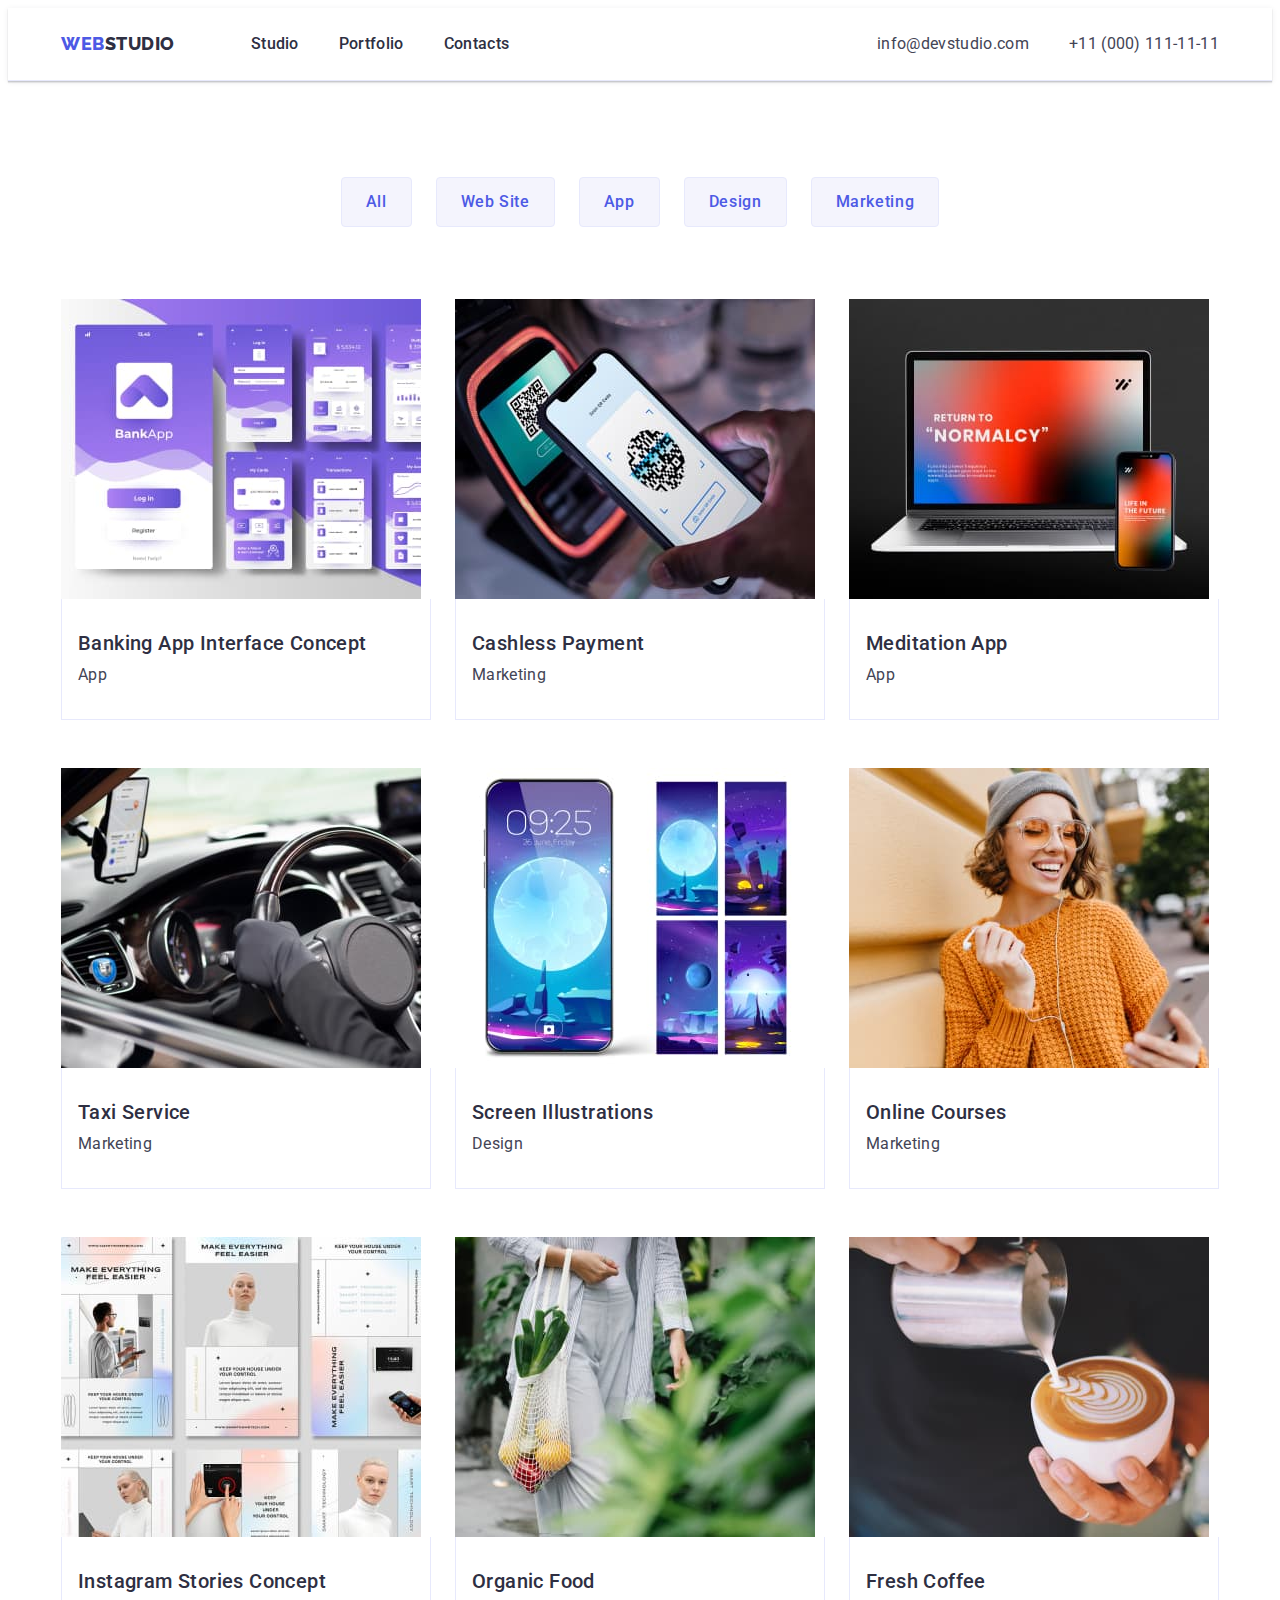
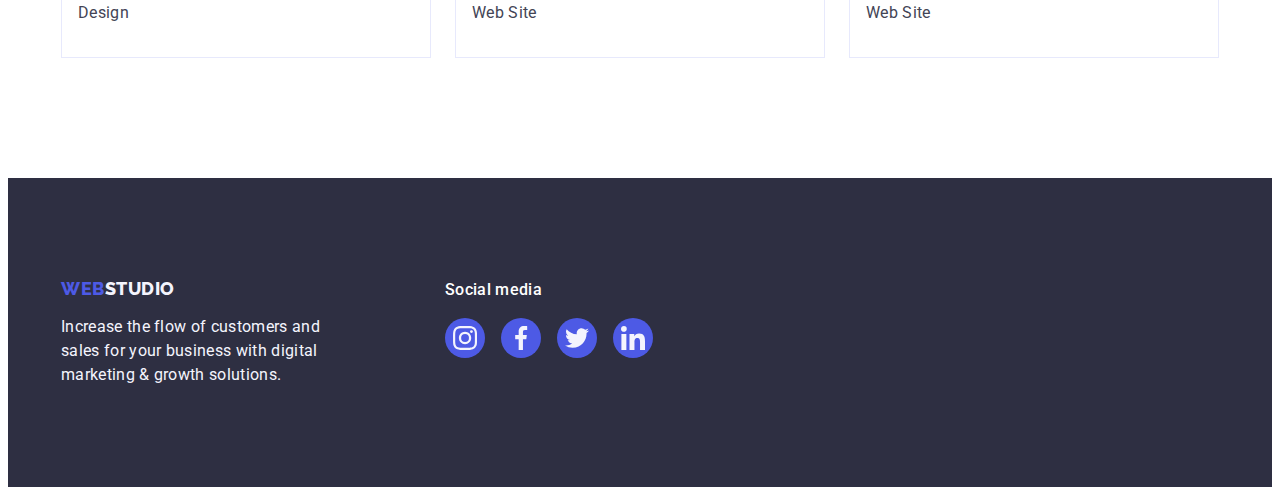
==== portfolio.html @ 2c01bdbb "hw5" ====
<!DOCTYPE html>
<html lang="en">

<head>
    <meta charset="UTF-8" />
    <meta http-equiv="X-UA-Compatible" content="IE=edge" />
    <meta name="viewport" content="width=device-width, initial-scale=1.0" />
    <title>Домашка 2</title>
    <link rel="preconnect" href="https://fonts.googleapis.com">
    <link rel="preconnect" href="https://fonts.gstatic.com" crossorigin>
    <link href="https://fonts.googleapis.com/css2?family=Raleway:wght@800&family=Roboto:wght@400;500;700&display=swap"
        rel="stylesheet">
    <link rel="stylesheet" href="https://cdnjs.cloudflare.com/ajax/libs/modern-normalize/2.0.0/modern-normalize.min.css"
        integrity="sha512-4xo8blKMVCiXpTaLzQSLSw3KFOVPWhm/TRtuPVc4WG6kUgjH6J03IBuG7JZPkcWMxJ5huwaBpOpnwYElP/m6wg=="
        crossorigin="anonymous" referrerpolicy="no-referrer" />
    <link rel="stylesheet" href="./css/styles.css">
</head>

<body>
    <header class="header-class">
        <div class="container  nav-class  ">
            <nav class="nav-class ">
                <a class="main-return-index link" href="./index.html">Web<span class="logo-studio">Studio</span></a>
                <ul class="flex-container list">
                    <li><a class="main-menu link" href="./index.html">Studio</a></li>
                    <li><a class="main-menu link" href="./portfolio.html">Portfolio</a></li>
                    <li><a class="main-menu link" href="">Contacts</a></li>
                </ul>
            </nav>
    
            <address class="main-adress ">
                <ul class="adr-container list">
                    <li><a class="main-email-tel link" href="mailto:info@devstudio.com">info@devstudio.com</a></li>
                    <li><a class="main-email-tel link" href="tel:+110001111111">+11 (000) 111-11-11</a></li>
                </ul>
            </address>
        </div>
    </header>

    
    <main>
        <section class="section-portfolio">
           
            <div class="container ">   
                <h1 class=" visually-hidden "> portfolio </h1>
                <ul class=" flex-container-menu-portfolio list">
    
                    <li> <button type="button" class="portfolio-filter link">All</button> </li>
                    <li> <button type="button" class="portfolio-filter link">Web Site</button> </li>
                    <li> <button type="button" class="portfolio-filter link">App</button></li>
                    <li> <button type="button" class="portfolio-filter link">Design</button></li>
                    <li> <button type="button" class="portfolio-filter link">Marketing</button></li>
                </ul>
                <ul class=" flex-container-portfolio list">
           
                    <li class="portfolio-li ">
                        <a class="portfolio-list link" href="">
                            <img src="./images/portfolio-banking-c.jpg" 
                                 alt="portfolio-banking">
                            <div class="portfolio-list-card">       
                                <h2 class="portfolio-h-two"> Banking App Interface Concept</h2>
                                <p class="portfolio-p">App</p>
                            </div>
                        </a>
                    </li>
                    <li class="portfolio-li">
                        <a class="portfolio-list link" href="">
                            <div class="portfolio-card">                        
                                <img src="./images/portfolio-cashless-c.jpg" 
                                    alt="portfolio-cashless">
                                <p class="portfolio-cashless-text">14 Stylish and User-Friendly App Design Concepts · Task Manager App ·
                                    Calorie Tracker App · Exotic Fruit Ecommerce App · Cloud Storage App</p>
                            </div>
                            <div class="portfolio-list-card">

                                <h2 class="portfolio-h-two"> Cashless Payment</h2>
                                <p class="portfolio-p">Marketing</p>
                            </div>
                        </a>
                    </li>
                    <li class="portfolio-li"> 
                        <a class="portfolio-list link" href="">
                            <img src="./images/portfolio-meditation-c.jpg"
                                 alt="portfolio-meditation">
                            <div class="portfolio-list-card">
                                <h2 class="portfolio-h-two"> Meditation App</h2>
                                <p class="portfolio-p">App</p>
                            </div>
                        </a>
                    </li>
                    <li class="portfolio-li"> 
                        <a class="portfolio-list link" href="">
                            <img src="./images/portfolio-taxi-c.jpg" 
                                alt="portfolio-taxi">
                            <div class="portfolio-list-card">
                                <h2 class="portfolio-h-two"> Taxi Service</h2>
                                <p class="portfolio-p">Marketing</p>
                            </div>
                        </a>
                    </li>
                    <li class="portfolio-li"> 
                        <a class="portfolio-list link" href="">
                            <img src="./images/portfolio-screen-c.jpg" 
                                 alt="portfolio-screen">
                            <div class="portfolio-list-card">
                                <h2 class="portfolio-h-two"> Screen Illustrations</h2>
                                <p class="portfolio-p">Design</p>
                            </div>
                        </a>
                    </li>
                    <li class="portfolio-li"> 
                        <a  class="portfolio-list link" href="">
                            <img src="./images/portfolio-online-course-c.jpg" 
                                alt="portfolio-online-course">
                            <div class="portfolio-list-card">
                                <h2 class="portfolio-h-two"> Online Courses</h2>
                                <p class="portfolio-p">Marketing</p>
                            </div>
                        </a>
                    </li>
                    <li class="portfolio-li"> 
                        <a class="portfolio-list link" href="">
                            <img src="./images/portfolio-instagram-story-c.jpg" 
                                alt="portfolio-instagram-story">
                            <div class="portfolio-list-card">
                                <h2 class="portfolio-h-two"> Instagram Stories Concept</h2>
                                <p class="portfolio-p">Design</p>
                            </div>
                        </a>
                    </li>
                    <li class="portfolio-li">
                         <a class="portfolio-list link" href="">
                            <img src="./images/portfolio-organic-food-c.jpg" 
                                alt="portfolio-organic-food">
                            <div class="portfolio-list-card">
                                <h2 class="portfolio-h-two"> Organic Food</h2>
                                <p class="portfolio-p">Web Site</p>
                            </div>
                        </a>
                    </li>
                    <li class="portfolio-li "> 
                        <a class="portfolio-list link" href="">
                            <img src="./images/portfolio-fresh-coffe-c.jpg"
                                 alt="portfolio-fresh-coffe">
                            <div class="portfolio-list-card">
                                <h2 class="portfolio-h-two"> Fresh Coffee</h2>
                                <p class="portfolio-p">Web Site</p>
                             </div>
                         </a>
                    </li>
                </ul>
            </div>
        </section>
    </main>
        <footer class="foot-container ">
            <div class="footer-class">
                <div class="footer-first-block">
                    <a class="main-footer-index link " href="./index.html">Web<span class="main-span-footer">Studio</span></a>
                    <p class="main-p-footer size-p-footer">
                        Increase the flow of customers and sales for your business with digital
                        marketing & growth solutions.
                    </p>
                </div>
        
                <div class="block-social-media">
                    <p class="social-media">Social media </p>
                    <ul class="footer-soc list">
                        <li class="footer-soc-item link">
                            <a href="" class="footer-soc-link link" target="_blank" rel="noopener noreferrent">
                                <svg class="footer-soc-icon" width="24" height="24">
                                    <use href="./images/icons.svg#icon-insta"></use>
                                </svg>
                            </a>
                        </li>
                        <li class="footer-soc-item link">
                            <a href="" class="footer-soc-link link" target="_blank" rel="noopener noreferrent">
                                <svg class="footer-soc-icon" width="24" height="24">
                                    <use href="./images/icons.svg#icon-faceb"></use>
                                </svg>
                            </a>
                        </li>
                        <li class="footer-soc-item link">
                            <a href="" class="footer-soc-link link" target="_blank" rel="noopener noreferrent">
                                <svg class="footer-soc-icon" width="24" height="24">
                                    <use href="./images/icons.svg#icon-twit"></use>
                                </svg>
                            </a>
                        </li>
                        <li class="footer-soc-item link">
        
                            <a href="" class="footer-soc-link link" target="_blank" rel="noopener noreferrent">
                                <svg class="footer-soc-icon" width="24" height="24">
                                    <use href="./images/icons.svg#icon-linked"></use>
                                </svg>
                            </a>
                        </li>
                    </ul>
                </div>
        
            </div>
        </footer>
</body>
</html>
---- css/styles.css ----
body{
    font-family: "Roboto", sans-serif;
    color: var(--color-main-p);
    background-color: var(--title-color); }
:root{
    --title-color: #ffffff;
        --background-color-body: #2e2f42;
        --portfolio-filter-color: #4D5AE5;
        --portfolio-filter-background: #F4F4FD;
        --color-main-menu: #434455;
        --color-border-portfolio: #e7e9fc;
        --color-focus-blu: #404bbf;
        --color-h-second: #2E2F42;
        --color-main-total: #F4F4FD;
        --color-main-p: #434455;
        --color-sect-third: #E5E5E5;
        --timing-function: cubic-bezier(0.4, 0, 0.2, 1);
}
.list{list-style: none;  }
.link{text-decoration: none; }
p,h1,h2,h3,h4,h5,h6 {margin: 0;}
ul,ol{margin: 0;   padding: 0  ;}
img{display: block;}

/* Main menu */
.main-menu {
    font-weight: 500;
    font-size: 16px;
    line-height: 1.5;
    letter-spacing: 0.02em;
    color: var(--background-color-body);
    display: block;
    gap: 40px;
    padding: 24px 0;
    position: relative;
    transition-property:color;
}
.main-menu::after{
    content: "";
    position: absolute;
    width: 100%;
    height: 4px;
    left: 0;
    bottom: 0;
    display: block;
    background-color: var(--color-focus-blu);
    transform: scaleX(0);
    /* transition: var(--color-focus-blu); */
    /* transform: scaleX(0,5); */
    transition: transform 250ms var(--timing-function);
}

 .main-menu:hover::after {
     transform: scaleX(1);
 }

 .main-menu:hover,
 .main-menu:focus {
        color: var(--color-focus-blu);
}
.nav-class {
    display: flex;
    align-items: center;
    justify-content: space-between;
}
.adr-container {
    display: flex;
    gap: 40px;
}
.flex-container{
    display: flex;
    align-items: center;
    gap: 40px;
}
.flex-container-first{
    box-sizing: content-box;
    display: flex;
}
.flex-container-second {
    display: flex;
    align-items: center;
    gap: 24px;
    justify-content: center;
}
.flex-container-portfolio{
    display: flex;
    flex-wrap: wrap;
    align-items: center;
    column-gap: 24px;
    row-gap: 48px;
    border-top: none;
}
.portfolio-li{
    width: calc((100% - 48px) / 3);
}

.portfolio-li:hover .portfolio-cashless-text {
    transform: translateY(0);
}

.portfolio-list{
    display: block;
    /* transition-property: all; */
    transition-duration: 250ms;
    transition-timing-function: cubic-bezier(0.4, 0, 0.2, 1);
}
.portfolio-list-card {
    padding: 32px 16px;
    border: 1px solid var(--color-border-portfolio);
    border-top: none;
}

.portfolio-list:hover,
.portfolio-list:focus {
    box-shadow: 0px 1px 6px rgba(46, 47, 66, 0.08),
                0px 1px 1px rgba(46, 47, 66, 0.16),
                0px 2px 1px rgba(46, 47, 66, 0.08);
}

.flex-container-menu-portfolio{
    display: flex;
    gap: 24px;
    margin-bottom: 72px;
}   
.flex-container-third {
    display: flex;
    align-items: center;
    gap: 24px;
    }
.flex-on{
    display: flex;
    align-items: center;
    justify-items: center;
    justify-content: center;
}

.logo-studio{
    color: var(--background-color-body);
}

.main-return-index{
    color: var(--portfolio-filter-color);
    font-family: 'Raleway', sans-serif;
    font-style: normal;
    font-weight: 800;
    font-size: 18px;
    line-height: 1.17;
    letter-spacing: 0.03em;
    text-transform: uppercase;
    margin-right: 76px;
 }
.main-footer-index {
    font-family: 'Raleway', sans-serif;
    font-style: normal;
    font-weight: 800;
    font-size: 18px;
    line-height: 1.17;
    letter-spacing: 0.03em;
    text-transform: uppercase;
    color: var(--portfolio-filter-color);
    margin-bottom: 16px;
    display: inline-block;
}
.main-span-footer {
    color: var(--portfolio-filter-background);
}

.main-p-footer {
    font-size: 16px;
    line-height: 1.5;
    letter-spacing: 0.02em;
    color: var(--portfolio-filter-background);
}
.size-p-footer {
    width: 264px;
}
.main-adress {
    font-style: normal; 
}

.main-email-tel{
    font-size: 16px;
    line-height: 1.5;
    letter-spacing: 0.02em;
    color: var(--color-main-menu);
    margin-right: auto;
    /* transition-property: all; */
    transition-duration: 250ms;
    transition-timing-function: cubic-bezier(0.4, 0, 0.2, 1);
}
.main-email-tel:hover,
.main-email-tel:focus {
    color: var(--color-focus-blu);
 
}
.main-section-first{
    max-width: 1440px;
    margin: 0 auto;
    background-position: center;
    background-size: cover;
    background-image: linear-gradient(rgba(46, 47, 66, 0.7),
                                      rgba(46, 47, 66, 0.7)),
                                       url(../images/people-office.jpg);
    background-repeat: no-repeat;
    padding: 188px 0;
    position: relative;
}
.main-h-first {
    font-weight: 700;
    font-size: 56px;
    line-height: 1.07;
    text-align: center; 
    letter-spacing: 0.02em;
    max-width: 496px;
    color: var(--title-color);
    margin: auto;
 }
.main-button {
    font-family: "Roboto", sans-serif;
    font-style: normal;
    font-weight: 500;
    font-size: 16px;
    line-height: 1.5;
    letter-spacing: 0.04em;
    color: var(--title-color);
    background-color: var(--portfolio-filter-color);
    cursor: pointer;
    display: block;
    margin: auto;;
    margin-top: 48px;
    align-items: flex-start;
    padding: 12px 24px;
    min-width: 169px;
    height: 56px;
    border: none;
    box-shadow: 0px 4px 4px rgba(0, 0, 0, 0.15);
    border-radius: 4px;
    /* transition-property: all; */
    transition-duration: 250ms;
    transition-timing-function: cubic-bezier(0.4, 0, 0.2, 1);
   
}
.main-button:hover,
.main-button:focus {
    background-color: var(--color-focus-blu);
    border: 1px solid transparent;
}
.main-section-second{
    padding-top: 120px;
    padding-bottom: 120px;
}
.h-two-hidden{
    content-visibility: hidden;
}
.main-h-second {
    font-weight: 500;
    font-size: 20px;
    line-height: 1.2;
    letter-spacing: 0.02em;
    color: var(--color-h-second);
    margin-bottom: 8px;
}
.main-p-second {
    font-size: 16px;
    line-height: 1.5;
    letter-spacing: 0.02em;
    color: var(--color-main-p);
}
.main-section-third{
    /* background-color: #E5E5E5; */
    padding-bottom: 120px;
}
.main-section-four {
    background-color: var(--portfolio-filter-background);
    padding: 120px 0;
}

.main-section-five {
    background-color: var(-color-sect-third);
    padding: 120px 0;
}
.main-h-third {
    font-weight: 700;
    font-size: 36px;
    line-height: 1.11;
    text-align: center;
    align-items: center;
    letter-spacing: 0.02em;
    text-transform: capitalize;
    color: var(--background-color-body);
    margin-bottom: 72px;
}
.main-fio {
    font-weight: 500;
    font-size: 20px;
    line-height: 1.2;
    text-align: center;
    letter-spacing: 0.02em;
    color: var(--background-color-body);
    margin-bottom: 8px;
}
.job-title {
    font-size: 16px;
    line-height: 1.5;
    text-align: center;
    letter-spacing: 0.02em;
    color: var(--color-main-menu);
    margin-bottom: 8px;
}
.fio-job {
    border-radius: 0px 0px 4px 4px;
    background-color: var(--title-color);
    padding: 32px 16px;
}
.footer-class{
    width: 1158px;
        padding: 0 15px;
        margin: 0 auto;
    display: flex;
    align-items: baseline;  
}
.foot-container {
    padding: 100px 0px;
    background-color: var(--background-color-body);
}
.footer-first-block{
    margin-right: 120px
}
 
    
/****--------------- Portfolio */
.portfolio-filter{
    font-family: "Roboto", sans-serif;
    font-weight: 500;
    font-size: 16px;
    line-height: 1.5;
    letter-spacing: 0.04em;
    background-color: var(--portfolio-filter-background);
    color:var(--portfolio-filter-color);
    cursor: pointer;
    padding: 12px 24px;
    border: 1px solid #E7E9FC;
    border-radius: 4px;
}

.portfolio-filter:hover, 
.portfolio-filter:focus {
    color: var(--title-color);
    background-color: var(--color-focus-blu);
    border: 1px solid transparent;
    box-shadow: 0px 3px 1px rgba(0, 0, 0, 0.1), 
                0px 2px 1px rgba(0, 0, 0, 0.08),    
                0px 2px 2px rgba(0, 0, 0, 0.12);
                /* transition-property: all; */
    transition-duration: 250ms;
    transition-timing-function: cubic-bezier(0.4, 0, 0.2, 1);

}
.portfolio-h-two{
    font-weight: 500;
    font-size: 20px;
    line-height: 1.2;
    letter-spacing: 0.02em;
    color: var(--background-color-body);
    margin-bottom: 8px;
}
.portfolio-p{
    font-size: 16px;
    line-height: 1.5;
    letter-spacing: 0.02em;
    color: var(--color-main-menu);
} 
.main-img{
    /* display: block;  */
    max-width: 100%;
     height: auto;
     flex-basis: calc((100% - 48px) / 3);
}
.main-img-team {
     flex-basis: calc((100% - 3 * 24px) / 4);
    box-shadow: 0px 1px 6px rgba(46, 47, 66, 0.08),
        0px 1px 1px rgba(46, 47, 66, 0.16),
        0px 2px 1px rgba(46, 47, 66, 0.08);
}
.header-class{
    border-bottom: 1px solid #e7e9fc;
    box-shadow: 0px 2px 1px rgba(46, 47, 66, 0.08),
                0px 1px 1px rgba(46, 47, 66, 0.16), 
                0px 1px 6px rgba(46, 47, 66, 0.08);
    
}
.container {
    width: 1158px;
    padding: 0 15px;
    margin: 0 auto;
}
.container-first {
    width: 1158px;
        /* position: relative; */
 }
.container-second {
    /* width: 1158px; */
    display: flex;
    gap: 24px;
    /* align-items: center;
    justify-content: center;
    background-color:var(--portfolio-filter-background);
    border-radius: 4px; */
}
.second-li{
    flex-basis: calc((100% - 72px) / 4);
}
.third-li{
    flex-basis: calc((100% - 48px) / 3);
}
.container-third{
    display: flex;
    flex-direction: row;
    align-items: center;
    margin: 0 auto;
    gap: 24px;
    justify-content: center;
}
.visually-hidden {
    position: absolute;
    width: 1px;
    height: 1px;
    margin: -1px;
    border: 0;
    padding: 0;
    white-space: nowrap;
    clip-path: inset(100%);
    clip: rect(0 0 0 0);
    overflow: hidden;
}
.second-item{
    flex-basis: calc((100% - 72px) / 4);
}
.flex-container-menu-portfolio{
    display: flex;
    align-items: center;
    gap: 24px;
    justify-content: center;
    margin-bottom: 72px;
}
.section-portfolio{
    /* width: 1158px; */
    padding-top: 96px;
    padding-bottom: 120px;  
}
.class-team-img{
    flex-basis: calc((100% - 72px) / 4);
    border-radius: 0px 0px 4px 4px;
    box-shadow: 0px 1px 6px rgba(46, 47, 66, 0.08),
        0px 1px 1px rgba(46, 47, 66, 0.16),
        0px 2px 1px rgba(46, 47, 66, 0.08);
}
.team-soc{
    display: flex;
    justify-content: center;
    gap: 24px;
}
.team-soc-item{
    height: 40px;
    width: 40px;
 }
.team-soc-link{
    width: 100%;
    height: 100%;
    background-color: var(--portfolio-filter-color);
    border-radius: 50%;
    /* display: block; */
    display: flex;
    align-items: center;
    justify-content: center;
}
.team-soc-link:hover,
.team-soc-link:focus {
    background-color: #404bbf;
    border: 1px solid transparent;
}
.team-soc-icon{
    fill: var(--color-main-total);    
}
.footer-soc {
    display: flex;
    justify-content: center;
    gap: 16px;
}
.footer-soc-item {
    height: 40px;
    width: 40px;
}
.footer-soc-link {
    width: 100%;
    height: 100%;
    background-color: var(--portfolio-filter-color);
    border-radius: 50%;
    /* display: block; */
    display: flex;
    align-items: center;
    justify-content: center;
}

.footer-soc-link:hover,
.footer-soc-link:focus {
    background-color: #31d0aa;
    border: 1px solid transparent;
}

.footer-soc-icon {
    fill: var(--color-main-total);
    color: black;
}
.customer-item {
    /* background:var(--color-main-total); */
    width: calc((100% - 120px) / 6);
    height: 88px;
    /* height:min-content 88px; */
}
.customer-link{
    width: 100%;
    height: 100%;
    border: 1px solid #8e8f99;
    border-radius: 4px;
    display: flex;
    align-items: center;
    justify-content: center;
    color:  #8e8f99;
}
.customer-link:hover,
.customer-link:focus {
    border-color: #404bbf;
    color: #404bbf;
    
}

.customer-icon {
    fill: currentColor;
}
.social-media{
    font-family: 'Roboto';
    font-style: normal;
    font-weight: 500;
    font-size: 16px;
    line-height: 1.5;
    letter-spacing: 0.02em;
    margin-bottom: 16px;
    color: var(--title-color);
}
.block-social-media{}

.section-second-icon{
    display: flex;
    align-items: center;
    justify-content: center;
    height: 112px;
    background-color:var(--portfolio-filter-background);
    border-radius: 4px;
    margin-bottom: 8px;
}
 .second-perevagi-icon {
    fill: var(--portfolio-filter-background);
}

.portfolio-cashless-text{
        font-size: 16px;
        line-height: 1.5;
        letter-spacing: 0.02em;
    position: absolute;
    top: 0;
    height: 100%;
    color: var(--color-main-total);
    background-color: var(--portfolio-filter-color);
    padding: 40px 32px;
    transform: translateY(100%);
    transition: transform 300ms linear;

}
.portfolio-card{
    position: relative;
    overflow: hidden;
}
.backdrop{
    position: fixed;
    left: 0;
    top: 0;
    width: 100%;
    height: 100%;
    
    rgba(46, 47, 66, 0.4);
/* rgba(252, 252, 252, 1) */
background-color:
  
}
.modal{
    position: absolute;
    top: 50%;
    left: 50%;
    width: 408px;
    height: 584px;
    /* padding: 20px; */
    background-color:rgba(252, 252, 252, 1);

    transform: translate(-50%, -50%) ;

}
.modal-close{
    width: 30px;
    height: 30px;
    border: 1px solid #8e8f99;
    border-radius: 50%;
    display: block;
    margin-left: auto;
    
}
.modal-close-icon {
    fill: red;
    color: black;
}
.backdrop.is-hidden{
    opacity: 0;
    pointer-events: none;
}
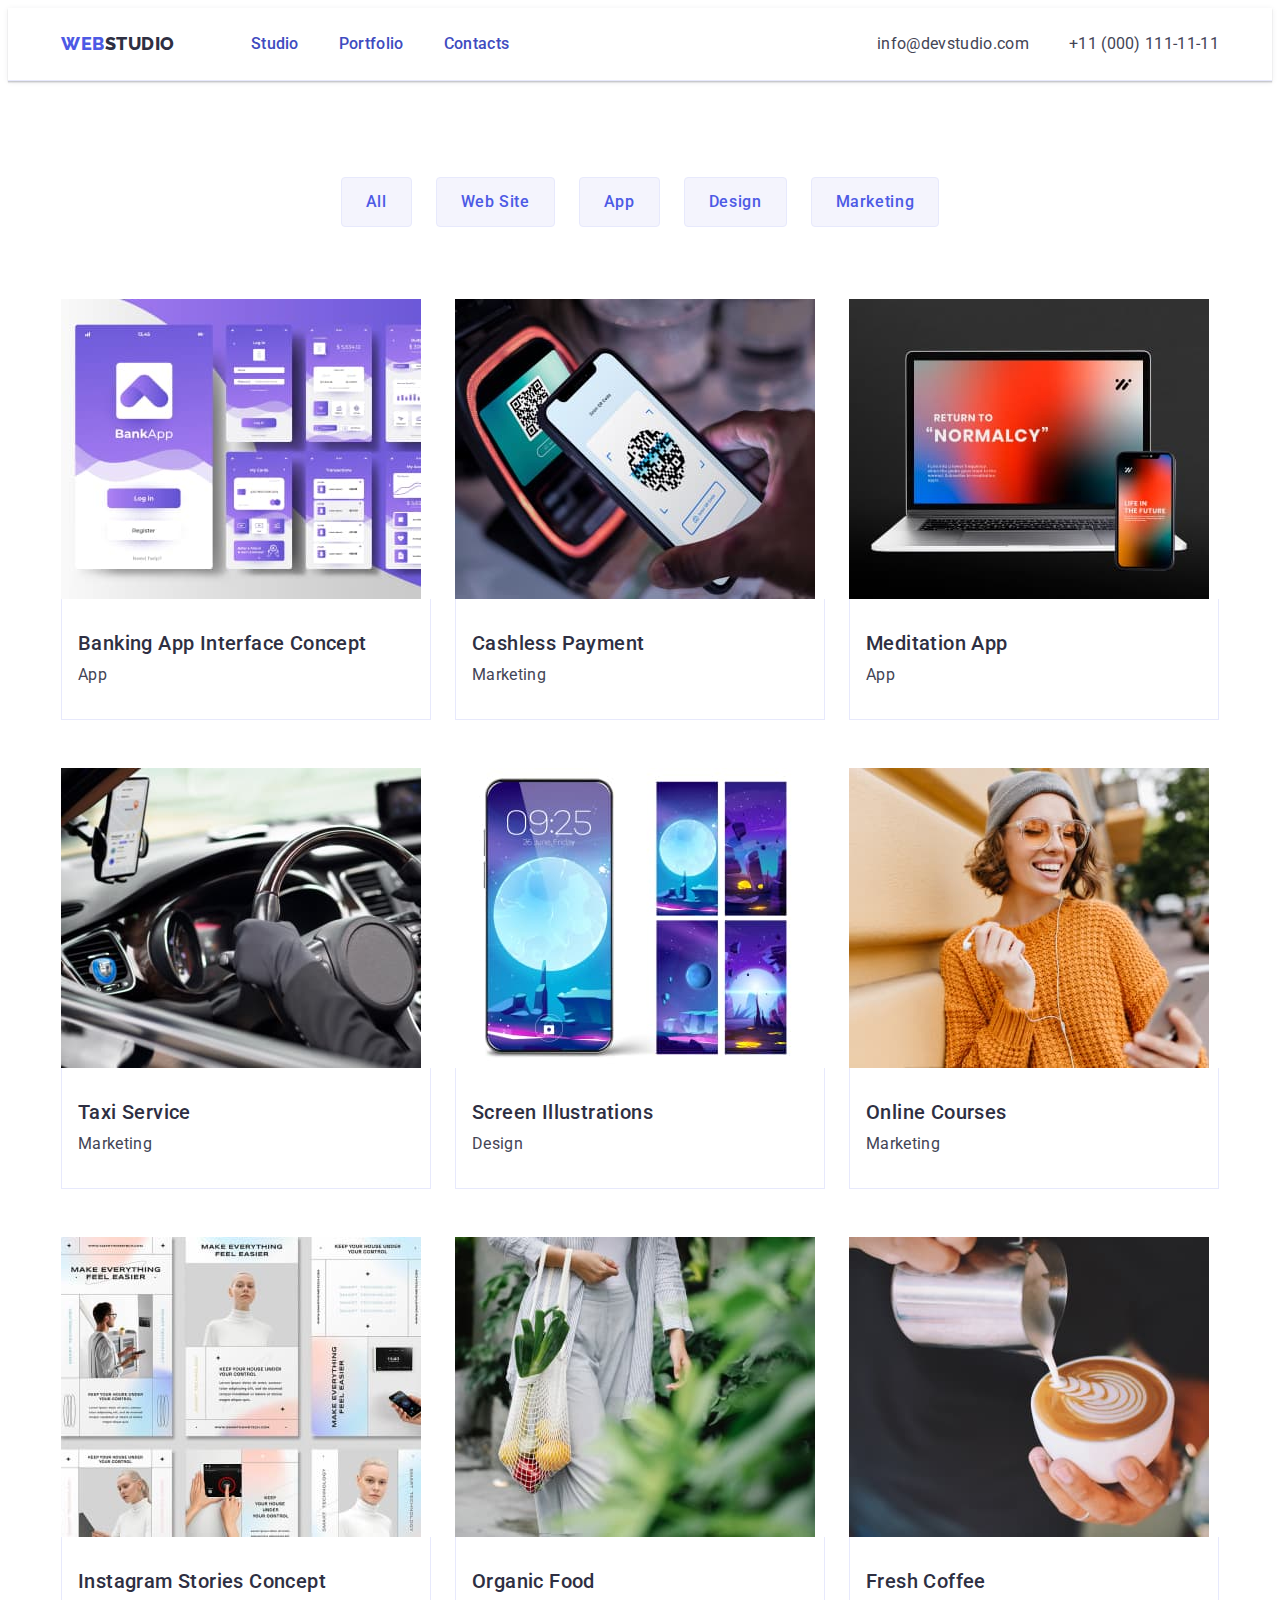
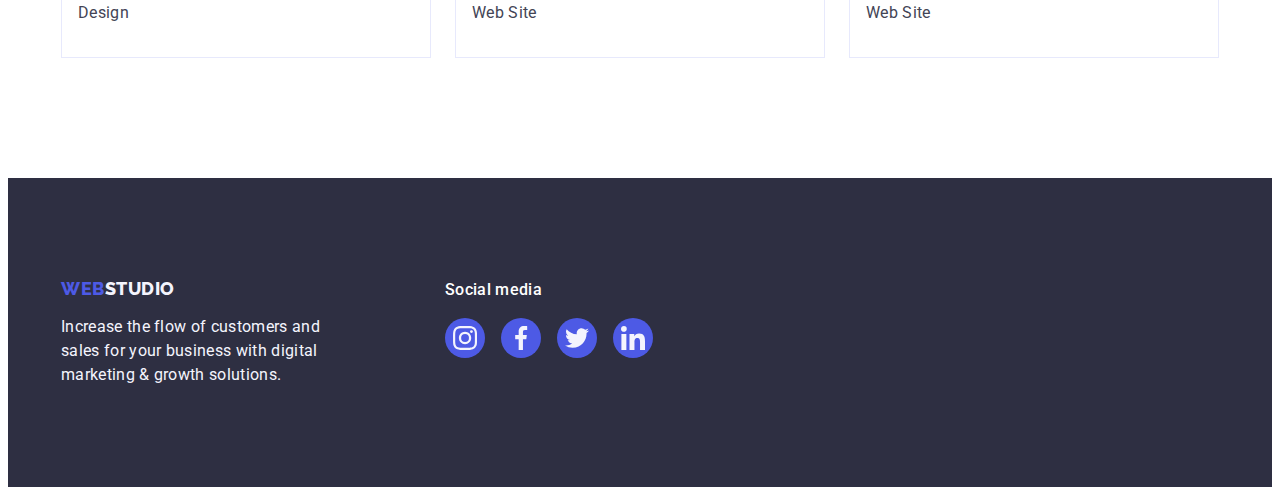
==== commit 61316226: "hw5" ====
--- a/portfolio.html
+++ b/portfolio.html
@@ -55,8 +55,12 @@
            
                     <li class="portfolio-li ">
                         <a class="portfolio-list link" href="">
-                            <img src="./images/portfolio-banking-c.jpg" 
-                                 alt="portfolio-banking">
+                            <div class="portfolio-card">
+                                <img src="./images/portfolio-banking-c.jpg" 
+                                       alt="portfolio-banking">
+                                <p class="portfolio-cashless-text">14 Stylish and User-Friendly App Design Concepts · Task Manager App ·
+                                    Calorie Tracker App · Exotic Fruit Ecommerce App · Cloud Storage App</p>
+                            </div>
                             <div class="portfolio-list-card">       
                                 <h2 class="portfolio-h-two"> Banking App Interface Concept</h2>
                                 <p class="portfolio-p">App</p>
@@ -72,7 +76,6 @@
                                     Calorie Tracker App · Exotic Fruit Ecommerce App · Cloud Storage App</p>
                             </div>
                             <div class="portfolio-list-card">
-
                                 <h2 class="portfolio-h-two"> Cashless Payment</h2>
                                 <p class="portfolio-p">Marketing</p>
                             </div>
@@ -80,8 +83,12 @@
                     </li>
                     <li class="portfolio-li"> 
                         <a class="portfolio-list link" href="">
-                            <img src="./images/portfolio-meditation-c.jpg"
-                                 alt="portfolio-meditation">
+                            <div class="portfolio-card">
+                                <img src="./images/portfolio-meditation-c.jpg"
+                                   alt="portfolio-meditation">
+                                <p class="portfolio-cashless-text">14 Stylish and User-Friendly App Design Concepts · Task Manager App ·
+                                    Calorie Tracker App · Exotic Fruit Ecommerce App · Cloud Storage App</p>
+                            </div>
                             <div class="portfolio-list-card">
                                 <h2 class="portfolio-h-two"> Meditation App</h2>
                                 <p class="portfolio-p">App</p>
@@ -90,8 +97,12 @@
                     </li>
                     <li class="portfolio-li"> 
                         <a class="portfolio-list link" href="">
-                            <img src="./images/portfolio-taxi-c.jpg" 
-                                alt="portfolio-taxi">
+                            <div class="portfolio-card">
+                                <img src="./images/portfolio-taxi-c.jpg" 
+                                   alt="portfolio-taxi">
+                                 <p class="portfolio-cashless-text">14 Stylish and User-Friendly App Design Concepts · Task Manager App ·
+                                      Calorie Tracker App · Exotic Fruit Ecommerce App · Cloud Storage App</p>
+                            </div>
                             <div class="portfolio-list-card">
                                 <h2 class="portfolio-h-two"> Taxi Service</h2>
                                 <p class="portfolio-p">Marketing</p>
@@ -100,8 +111,12 @@
                     </li>
                     <li class="portfolio-li"> 
                         <a class="portfolio-list link" href="">
-                            <img src="./images/portfolio-screen-c.jpg" 
-                                 alt="portfolio-screen">
+                            <div class="portfolio-card">
+                                <img src="./images/portfolio-screen-c.jpg" 
+                                        alt="portfolio-screen">
+                                <p class="portfolio-cashless-text">14 Stylish and User-Friendly App Design Concepts · Task Manager App ·
+                                     Calorie Tracker App · Exotic Fruit Ecommerce App · Cloud Storage App</p>
+                            </div>
                             <div class="portfolio-list-card">
                                 <h2 class="portfolio-h-two"> Screen Illustrations</h2>
                                 <p class="portfolio-p">Design</p>
@@ -110,8 +125,12 @@
                     </li>
                     <li class="portfolio-li"> 
                         <a  class="portfolio-list link" href="">
-                            <img src="./images/portfolio-online-course-c.jpg" 
-                                alt="portfolio-online-course">
+                            <div class="portfolio-card">
+                                <img src="./images/portfolio-online-course-c.jpg" 
+                                      alt="portfolio-online-course">
+                                <p class="portfolio-cashless-text">14 Stylish and User-Friendly App Design Concepts · Task Manager App ·
+                                    Calorie Tracker App · Exotic Fruit Ecommerce App · Cloud Storage App</p>
+                            </div>
                             <div class="portfolio-list-card">
                                 <h2 class="portfolio-h-two"> Online Courses</h2>
                                 <p class="portfolio-p">Marketing</p>
@@ -120,8 +139,12 @@
                     </li>
                     <li class="portfolio-li"> 
                         <a class="portfolio-list link" href="">
-                            <img src="./images/portfolio-instagram-story-c.jpg" 
-                                alt="portfolio-instagram-story">
+                            <div class="portfolio-card">
+                                <img src="./images/portfolio-instagram-story-c.jpg" 
+                                       alt="portfolio-instagram-story">
+                                <p class="portfolio-cashless-text">14 Stylish and User-Friendly App Design Concepts · Task Manager App ·
+                                    Calorie Tracker App · Exotic Fruit Ecommerce App · Cloud Storage App</p>
+                            </div>
                             <div class="portfolio-list-card">
                                 <h2 class="portfolio-h-two"> Instagram Stories Concept</h2>
                                 <p class="portfolio-p">Design</p>
@@ -130,8 +153,12 @@
                     </li>
                     <li class="portfolio-li">
                          <a class="portfolio-list link" href="">
-                            <img src="./images/portfolio-organic-food-c.jpg" 
-                                alt="portfolio-organic-food">
+                            <div class="portfolio-card">
+                                <img src="./images/portfolio-organic-food-c.jpg" 
+                                    alt="portfolio-organic-food">
+                                <p class="portfolio-cashless-text">14 Stylish and User-Friendly App Design Concepts · Task Manager App ·
+                                    Calorie Tracker App · Exotic Fruit Ecommerce App · Cloud Storage App</p>
+                            </div>
                             <div class="portfolio-list-card">
                                 <h2 class="portfolio-h-two"> Organic Food</h2>
                                 <p class="portfolio-p">Web Site</p>
@@ -140,8 +167,12 @@
                     </li>
                     <li class="portfolio-li "> 
                         <a class="portfolio-list link" href="">
-                            <img src="./images/portfolio-fresh-coffe-c.jpg"
-                                 alt="portfolio-fresh-coffe">
+                            <div class="portfolio-card">
+                                <img src="./images/portfolio-fresh-coffe-c.jpg"
+                                    alt="portfolio-fresh-coffe">
+                                <p class="portfolio-cashless-text">14 Stylish and User-Friendly App Design Concepts · Task Manager App ·
+                                    Calorie Tracker App · Exotic Fruit Ecommerce App · Cloud Storage App</p>
+                            </div>
                             <div class="portfolio-list-card">
                                 <h2 class="portfolio-h-two"> Fresh Coffee</h2>
                                 <p class="portfolio-p">Web Site</p>
--- a/css/styles.css
+++ b/css/styles.css
@@ -28,12 +28,14 @@
     font-size: 16px;
     line-height: 1.5;
     letter-spacing: 0.02em;
-    color: var(--background-color-body);
+    /* color: var(--background-color-body); */
+    color: var(--color-focus-blu);
     display: block;
     gap: 40px;
     padding: 24px 0;
     position: relative;
-    transition-property:color;
+    transition: color 250ms var(--timing-function),
+                background-color 250ms var(--timing-function);
 }
 .main-menu::after{
     content: "";
@@ -41,12 +43,13 @@
     width: 100%;
     height: 4px;
     left: 0;
-    bottom: 0;
+    /* bottom: 0; */
+    bottom: -1px;
     display: block;
     background-color: var(--color-focus-blu);
     transform: scaleX(0);
-    /* transition: var(--color-focus-blu); */
-    /* transform: scaleX(0,5); */
+     bottom: -1px;
+    border-radius: 2px;
     transition: transform 250ms var(--timing-function);
 }
 
@@ -56,7 +59,7 @@
 
  .main-menu:hover,
  .main-menu:focus {
-        color: var(--color-focus-blu);
+        color: var(--background-color-body);
 }
 .nav-class {
     display: flex;
@@ -92,7 +95,9 @@
 }
 .portfolio-li{
     width: calc((100% - 48px) / 3);
-}
+    transition: transform 250ms var(--timing-function);
+    }
+
 
 .portfolio-li:hover .portfolio-cashless-text {
     transform: translateY(0);
@@ -100,14 +105,13 @@
 
 .portfolio-list{
     display: block;
-    /* transition-property: all; */
-    transition-duration: 250ms;
-    transition-timing-function: cubic-bezier(0.4, 0, 0.2, 1);
+    transition: box-shadow 250ms var(--timing-function); 
 }
 .portfolio-list-card {
     padding: 32px 16px;
     border: 1px solid var(--color-border-portfolio);
     border-top: none;
+    /* transition: box-shadow 250ms var(--timing-function); */
 }
 
 .portfolio-list:hover,
@@ -185,8 +189,9 @@
     color: var(--color-main-menu);
     margin-right: auto;
     /* transition-property: all; */
-    transition-duration: 250ms;
-    transition-timing-function: cubic-bezier(0.4, 0, 0.2, 1);
+    /* transition-duration: 250ms;
+    transition-timing-function: cubic-bezier(0.4, 0, 0.2, 1); */
+    transition: color 250ms var(--timing-function);
 }
 .main-email-tel:hover,
 .main-email-tel:focus {
@@ -236,10 +241,10 @@
     box-shadow: 0px 4px 4px rgba(0, 0, 0, 0.15);
     border-radius: 4px;
     /* transition-property: all; */
-    transition-duration: 250ms;
-    transition-timing-function: cubic-bezier(0.4, 0, 0.2, 1);
+    transition: background-color 250ms var(--timing-function);                color 250ms var(--timing-function);
+    }
    
-}
+
 .main-button:hover,
 .main-button:focus {
     background-color: var(--color-focus-blu);
@@ -324,7 +329,7 @@
     background-color: var(--background-color-body);
 }
 .footer-first-block{
-    margin-right: 120px
+    margin-right: 120px;
 }
  
     
@@ -341,6 +346,10 @@
     padding: 12px 24px;
     border: 1px solid #E7E9FC;
     border-radius: 4px;
+    transition: color 250ms var(--timing-function),
+                border-color 250ms var(--timing-function),
+                background-color  250ms var(--timing-function),
+                box-shadow 250ms var(--timing-function);
 }
 
 .portfolio-filter:hover, 
@@ -351,11 +360,9 @@
     box-shadow: 0px 3px 1px rgba(0, 0, 0, 0.1), 
                 0px 2px 1px rgba(0, 0, 0, 0.08),    
                 0px 2px 2px rgba(0, 0, 0, 0.12);
-                /* transition-property: all; */
-    transition-duration: 250ms;
-    transition-timing-function: cubic-bezier(0.4, 0, 0.2, 1);
-
-}
+    }
+
+
 .portfolio-h-two{
     font-weight: 500;
     font-size: 20px;
@@ -473,6 +480,8 @@
     display: flex;
     align-items: center;
     justify-content: center;
+    transition: background-color 250ms var(--timing-function);
+            /* border 250ms var(--timing-function), */
 }
 .team-soc-link:hover,
 .team-soc-link:focus {
@@ -500,6 +509,8 @@
     display: flex;
     align-items: center;
     justify-content: center;
+    transition: background-color 250ms var(--timing-function);
+            /* border 1250ms var(--timing-function), */
 }
 
 .footer-soc-link:hover,
@@ -527,6 +538,8 @@
     align-items: center;
     justify-content: center;
     color:  #8e8f99;
+    transition: color 250ms var(--timing-function),
+                border-color 250ms var(--timing-function);
 }
 .customer-link:hover,
 .customer-link:focus {
@@ -587,37 +600,62 @@
     top: 0;
     width: 100%;
     height: 100%;
-    
-    rgba(46, 47, 66, 0.4);
-/* rgba(252, 252, 252, 1) */
-background-color:
-  
+    background-color: rgba(46, 47, 66, 0.4);
+    transition: opacity 250ms var(--timing-function), 
+                visibility 250ms var(--timing-function);
 }
 .modal{
     position: absolute;
     top: 50%;
     left: 50%;
     width: 408px;
-    height: 584px;
+    min-height: 584px;
     /* padding: 20px; */
     background-color:rgba(252, 252, 252, 1);
-
-    transform: translate(-50%, -50%) ;
+    border-radius: 4px;
+    transition: transform 250ms var(--timing-function);
+    transform: translate(-50%, -50%) scale(1);
+    box-shadow: 0px 1px 1px rgba(0, 0, 0, 0.14), 
+                0px 1px 3px rgba(0, 0, 0, 0.12), 
+                0px 2px 1px rgba(0, 0, 0, 0.2);
 
 }
 .modal-close{
-    width: 30px;
-    height: 30px;
-    border: 1px solid #8e8f99;
+    position: absolute;
+    top: 24px;
+    right: 24px;
+    width: 24px;
+    height: 24px;
     border-radius: 50%;
-    display: block;
+    display: flex;
+    align-items: center;
+    justify-content: center;
+    background-color: #e7e9fc;
+    border: 1px solid rgba(0, 0, 0, 0.1);
+    padding: 0;
+    cursor: pointer;
+    transition: background-color 250ms var(--timing-function),
+                border 250ms var(--timing-function);
+
     margin-left: auto;
     
+}
+.modal-close:hover,
+.modal-close:focus {
+    border: none;
+    background-color: var(--color-focus-blu);
 }
 .modal-close-icon {
     fill: red;
     color: black;
-}
+    transition: fill 250ms var(--timing-function);
+}
+
+.modal-close-icon:hover,
+.modal-close-icon:focus {
+    fill: #ffffff;
+}
+
 .backdrop.is-hidden{
     opacity: 0;
     pointer-events: none;
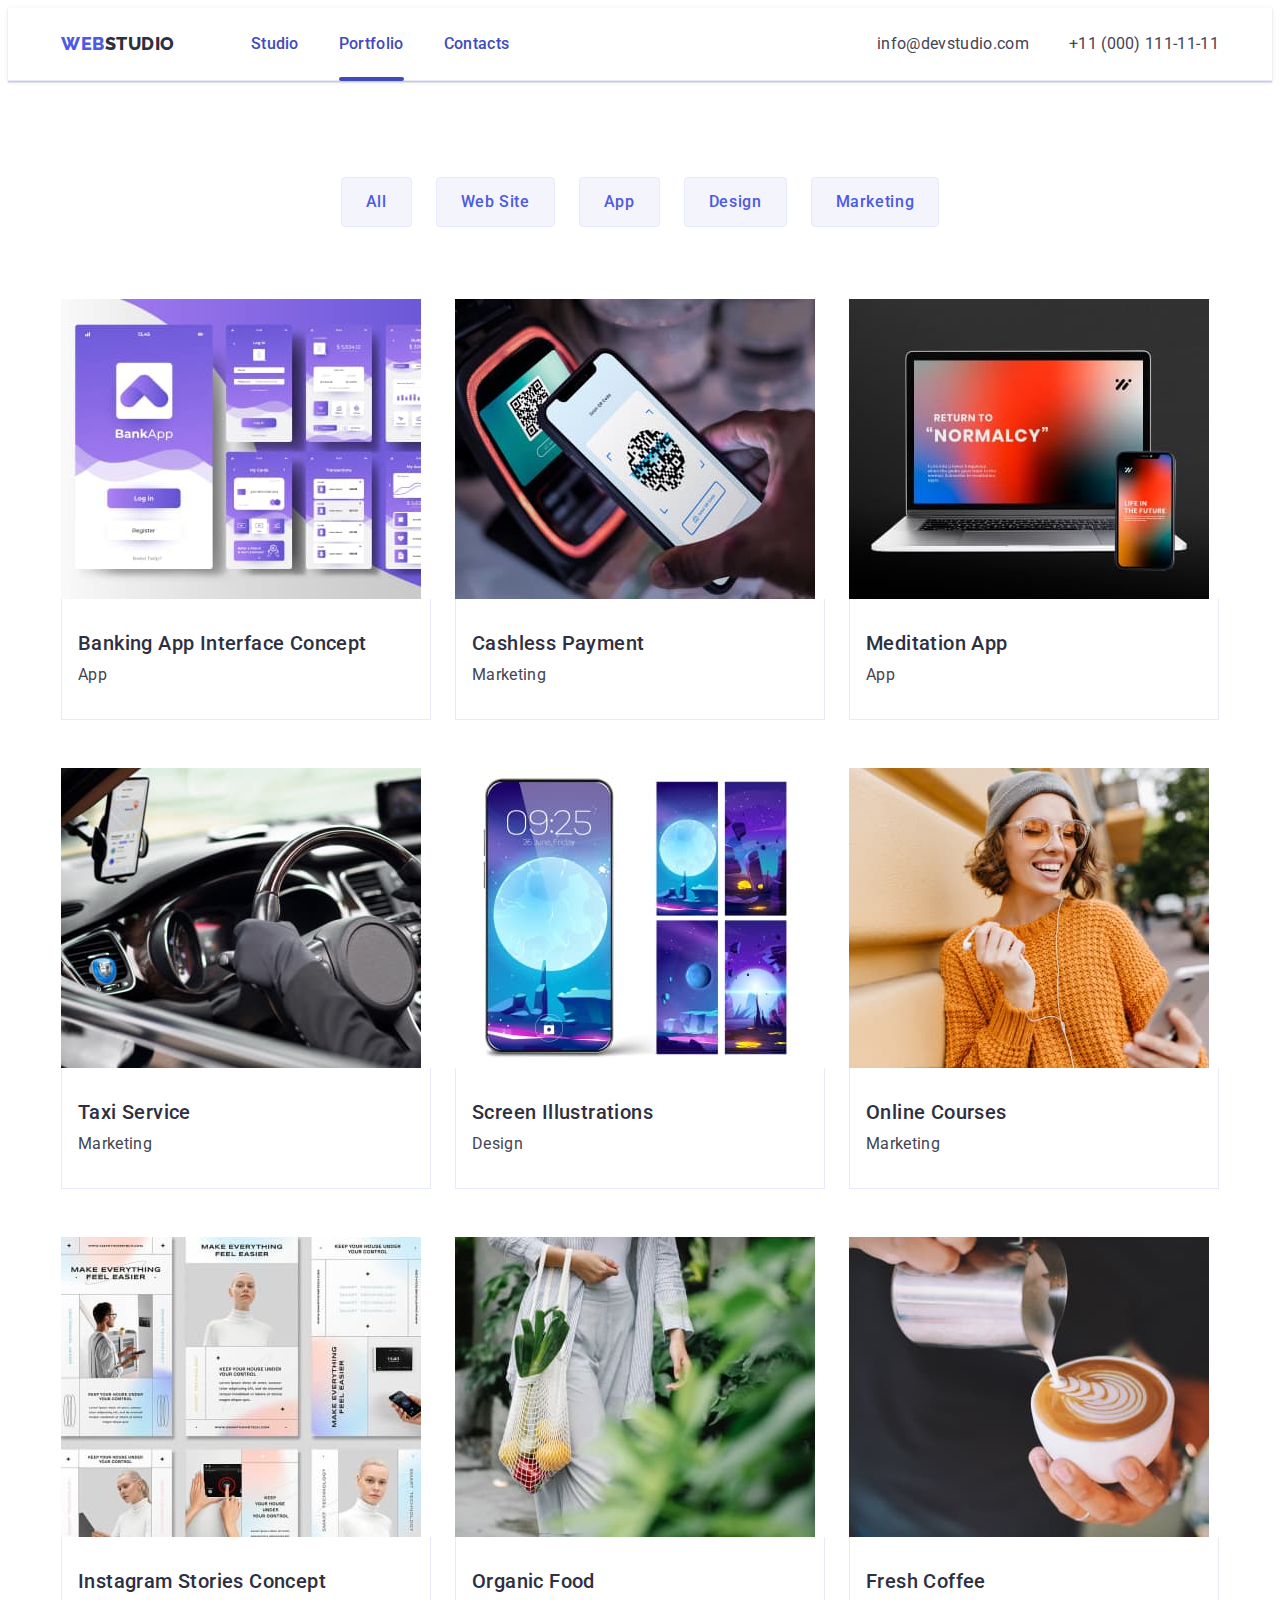
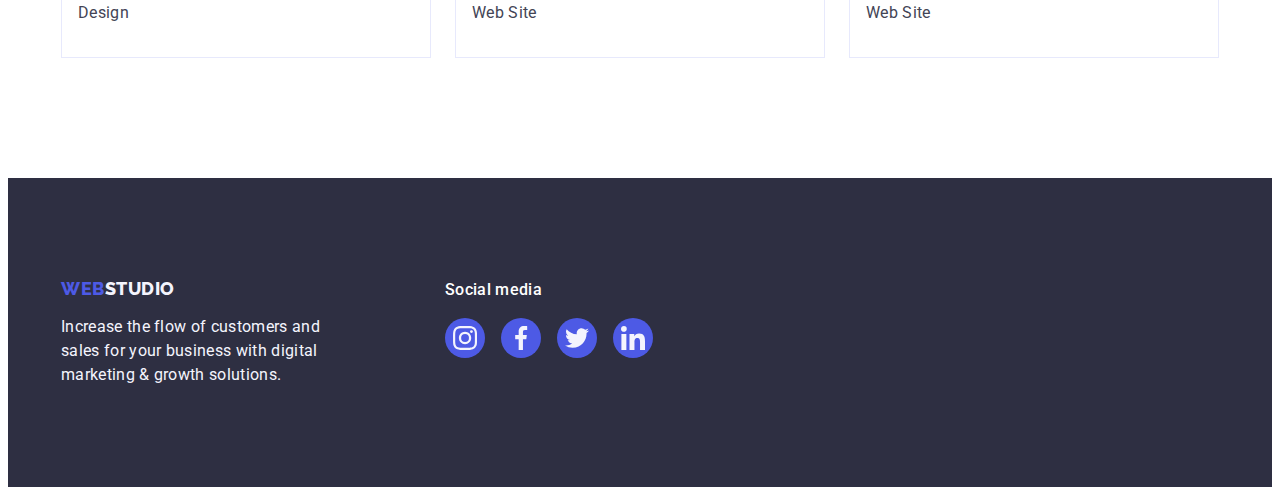
==== commit d84d03ea: "hw5" ====
--- a/portfolio.html
+++ b/portfolio.html
@@ -23,7 +23,7 @@
                 <a class="main-return-index link" href="./index.html">Web<span class="logo-studio">Studio</span></a>
                 <ul class="flex-container list">
                     <li><a class="main-menu link" href="./index.html">Studio</a></li>
-                    <li><a class="main-menu link" href="./portfolio.html">Portfolio</a></li>
+                    <li><a class="main-menu link  drawt" href="./portfolio.html">Portfolio</a></li>
                     <li><a class="main-menu link" href="">Contacts</a></li>
                 </ul>
             </nav>
--- a/css/styles.css
+++ b/css/styles.css
@@ -37,7 +37,10 @@
     transition: color 250ms var(--timing-function),
                 background-color 250ms var(--timing-function);
 }
-.main-menu::after{
+.drawt {}
+
+.drawt::after{
+   
     content: "";
     position: absolute;
     width: 100%;
@@ -51,11 +54,12 @@
      bottom: -1px;
     border-radius: 2px;
     transition: transform 250ms var(--timing-function);
-}
-
- .main-menu:hover::after {
+    transform: scaleX(1);
+}
+
+ /* .main-menu:hover::after {
      transform: scaleX(1);
- }
+ } */
 
  .main-menu:hover,
  .main-menu:focus {
@@ -95,17 +99,21 @@
 }
 .portfolio-li{
     width: calc((100% - 48px) / 3);
-    transition: transform 250ms var(--timing-function);
+    /* transition: transform 250ms var(--timing-function); */
     }
 
 
-.portfolio-li:hover .portfolio-cashless-text {
-    transform: translateY(0);
-}
-
-.portfolio-list{
+.portfolio-list:hover .portfolio-cashless-text {
+    transform: translateY(0%);
+}
+
+.portfolio-list:hover .portfolio-h-two {
+    transform: translateY(0%);
+}
+.portfolio-list {
     display: block;
-    transition: box-shadow 250ms var(--timing-function); 
+    transition: box-shadow 250ms var(--timing-function), 
+                transform 250ms var(--timing-function);
 }
 .portfolio-list-card {
     padding: 32px 16px;
@@ -152,7 +160,12 @@
     letter-spacing: 0.03em;
     text-transform: uppercase;
     margin-right: 76px;
+    transition: color 250ms var(--timing-function);
  }
+.main-return-index:hover,
+.main-return-index:focus {
+    color: var(--color-focus-blu);
+}
 .main-footer-index {
     font-family: 'Raleway', sans-serif;
     font-style: normal;
@@ -188,9 +201,6 @@
     letter-spacing: 0.02em;
     color: var(--color-main-menu);
     margin-right: auto;
-    /* transition-property: all; */
-    /* transition-duration: 250ms;
-    transition-timing-function: cubic-bezier(0.4, 0, 0.2, 1); */
     transition: color 250ms var(--timing-function);
 }
 .main-email-tel:hover,
@@ -376,6 +386,7 @@
     line-height: 1.5;
     letter-spacing: 0.02em;
     color: var(--color-main-menu);
+    transition: transform 250ms linear;
 } 
 .main-img{
     /* display: block;  */
@@ -587,7 +598,7 @@
     background-color: var(--portfolio-filter-color);
     padding: 40px 32px;
     transform: translateY(100%);
-    transition: transform 300ms linear;
+    transition: transform 250ms linear;
 
 }
 .portfolio-card{
@@ -659,4 +670,5 @@
 .backdrop.is-hidden{
     opacity: 0;
     pointer-events: none;
-}
+    visibility: hidden;
+}
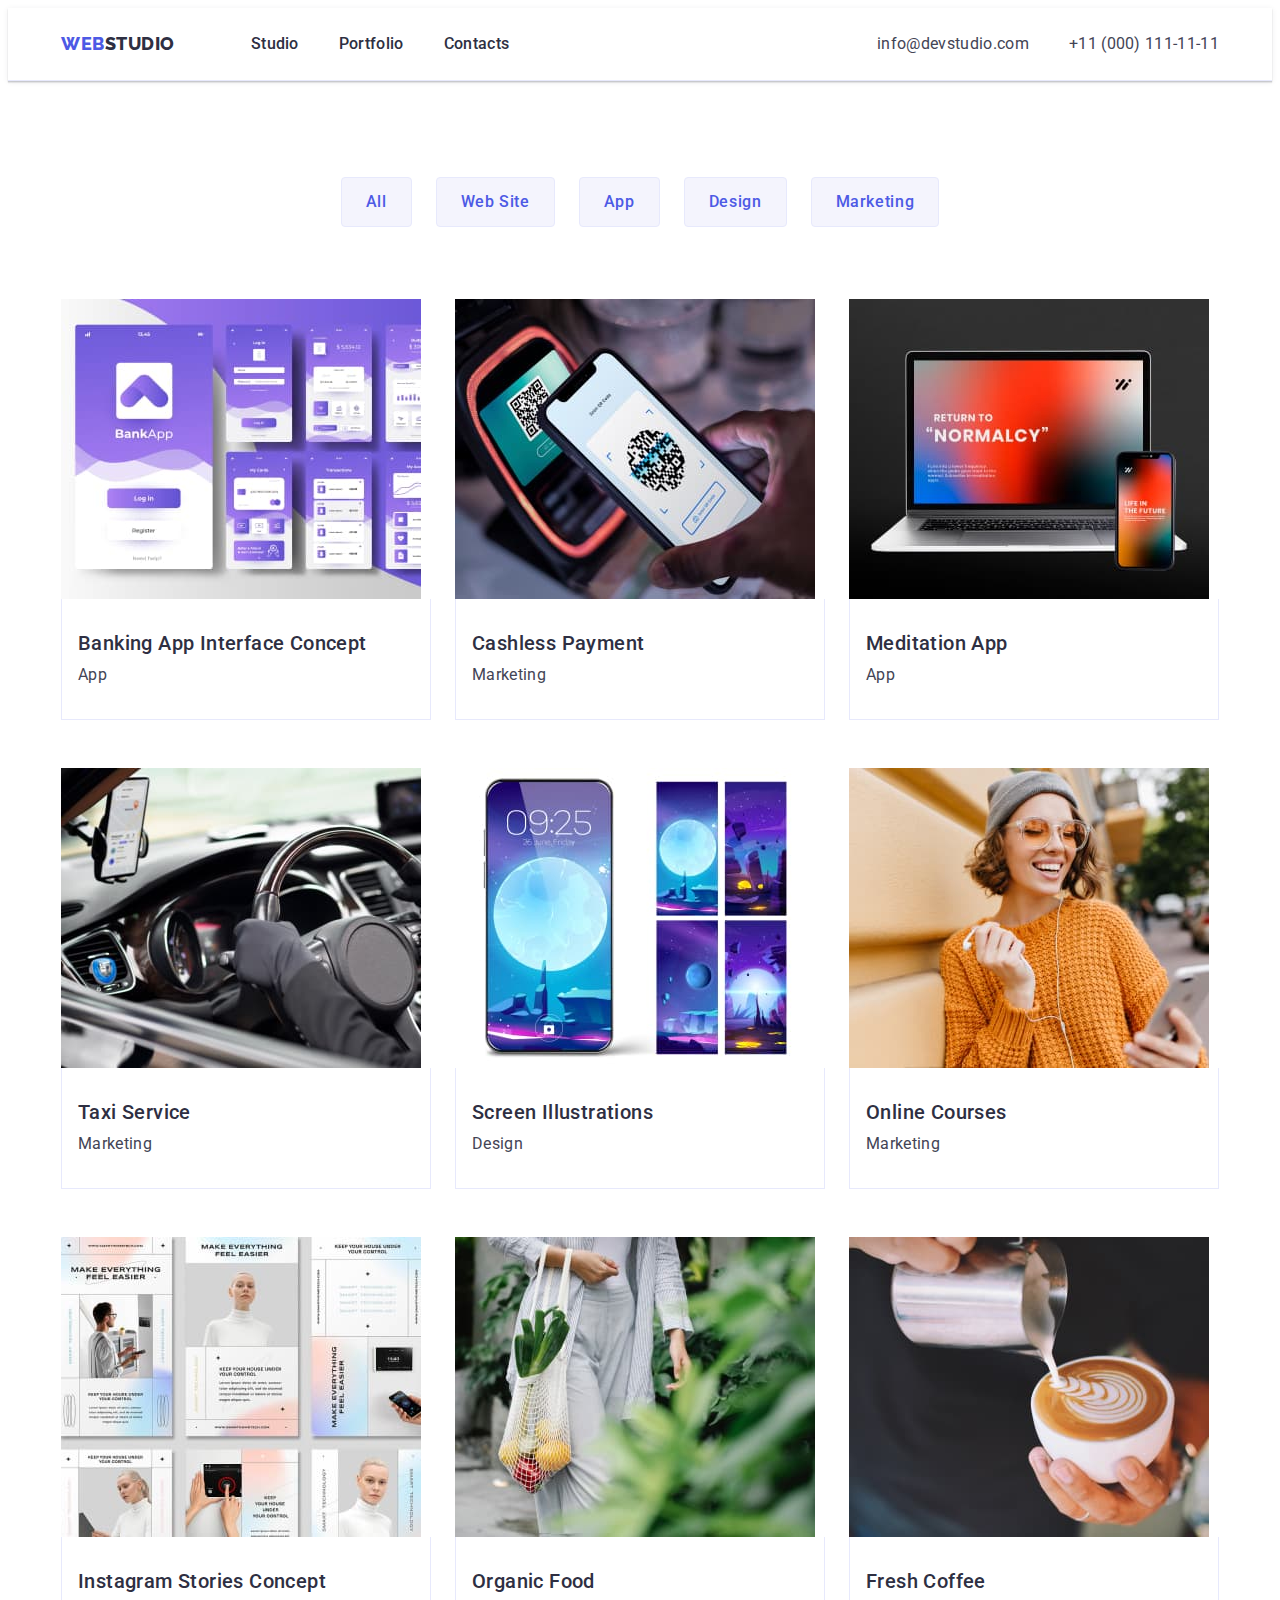
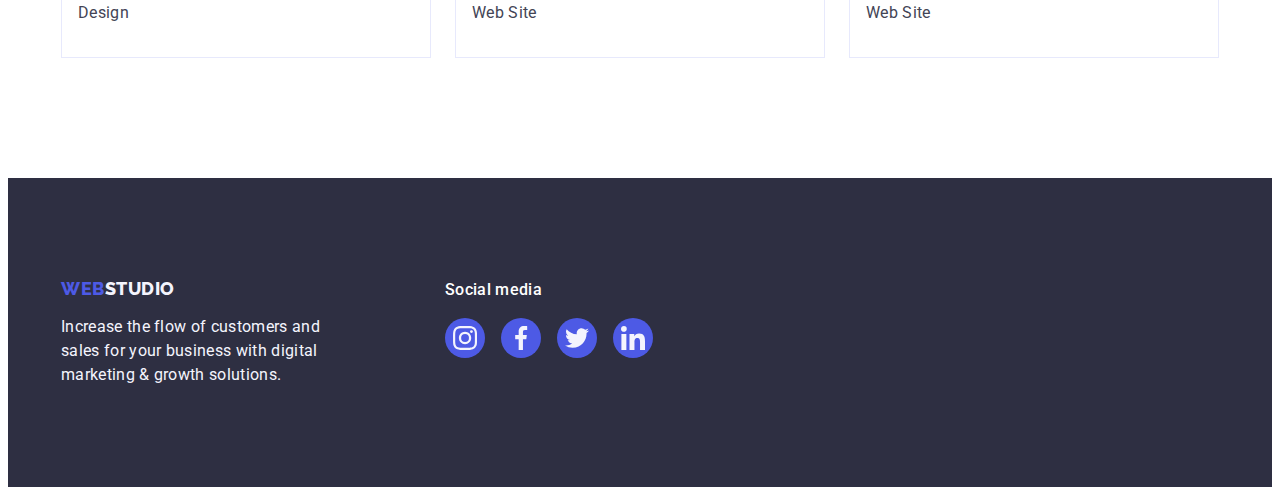
==== commit 53397f20: "hw5v2" ====
--- a/portfolio.html
+++ b/portfolio.html
@@ -23,7 +23,7 @@
                 <a class="main-return-index link" href="./index.html">Web<span class="logo-studio">Studio</span></a>
                 <ul class="flex-container list">
                     <li><a class="main-menu link" href="./index.html">Studio</a></li>
-                    <li><a class="main-menu link  drawt" href="./portfolio.html">Portfolio</a></li>
+                    <li><a class="main-menu link" href="./portfolio.html">Portfolio</a></li>
                     <li><a class="main-menu link" href="">Contacts</a></li>
                 </ul>
             </nav>
--- a/css/styles.css
+++ b/css/styles.css
@@ -28,42 +28,56 @@
     font-size: 16px;
     line-height: 1.5;
     letter-spacing: 0.02em;
-    /* color: var(--background-color-body); */
-    color: var(--color-focus-blu);
+    color: var(--background-color-body);
+    /* color: var(--color-focus-blu); */
     display: block;
     gap: 40px;
     padding: 24px 0;
     position: relative;
-    transition: color 250ms var(--timing-function),
-                background-color 250ms var(--timing-function);
-}
-.drawt {}
-
-.drawt::after{
-   
+    transition: color 250ms var(--timing-function);
+               
+}
+.main-menu::after {
     content: "";
     position: absolute;
     width: 100%;
     height: 4px;
     left: 0;
-    /* bottom: 0; */
+    bottom: -1px;
+    display: block;
+    background-color: var(--color-focus-blu);
+    transform: scaleX(0);
+    bottom: -1px;
+    border-radius: 2px;
+    transition: transform 250ms var(--timing-function);
+}
+/* версия с продчеркиванием текущей страницы
+.drawt {
+    transition: color 250ms var(--timing-function);            
+}
+.drawt::after{
+    content: "";
+    position: absolute;
+    width: 100%;
+    height: 4px;
+    left: 0;
     bottom: -1px;
     display: block;
     background-color: var(--color-focus-blu);
     transform: scaleX(0);
      bottom: -1px;
     border-radius: 2px;
-    transition: transform 250ms var(--timing-function);
     transform: scaleX(1);
-}
-
- /* .main-menu:hover::after {
+} */
+
+.main-menu:hover::after {
      transform: scaleX(1);
- } */
+ }
 
  .main-menu:hover,
  .main-menu:focus {
-        color: var(--background-color-body);
+        color: var(--portfolio-filter-color);
+        
 }
 .nav-class {
     display: flex;
@@ -107,19 +121,25 @@
     transform: translateY(0%);
 }
 
+.portfolio-list:focus .portfolio-cashless-text {
+    transform: translateY(0%);
+}
 .portfolio-list:hover .portfolio-h-two {
     transform: translateY(0%);
 }
+.portfolio-list:focus .portfolio-h-two {
+    transform: translateY(0%);
+}
 .portfolio-list {
     display: block;
-    transition: box-shadow 250ms var(--timing-function), 
-                transform 250ms var(--timing-function);
+    transition: box-shadow 250ms var(--timing-function); 
+                /* transform 250ms var(--timing-function); */
 }
 .portfolio-list-card {
     padding: 32px 16px;
     border: 1px solid var(--color-border-portfolio);
     border-top: none;
-    /* transition: box-shadow 250ms var(--timing-function); */
+    transition: box-shadow 250ms var(--timing-function);
 }
 
 .portfolio-list:hover,
@@ -127,6 +147,7 @@
     box-shadow: 0px 1px 6px rgba(46, 47, 66, 0.08),
                 0px 1px 1px rgba(46, 47, 66, 0.16),
                 0px 2px 1px rgba(46, 47, 66, 0.08);
+                
 }
 
 .flex-container-menu-portfolio{
@@ -250,9 +271,8 @@
     border: none;
     box-shadow: 0px 4px 4px rgba(0, 0, 0, 0.15);
     border-radius: 4px;
-    /* transition-property: all; */
-    transition: background-color 250ms var(--timing-function);                color 250ms var(--timing-function);
-    }
+    transition: background-color 250ms var(--timing-function);  
+}            
    
 
 .main-button:hover,
@@ -492,7 +512,7 @@
     align-items: center;
     justify-content: center;
     transition: background-color 250ms var(--timing-function);
-            /* border 250ms var(--timing-function), */
+           
 }
 .team-soc-link:hover,
 .team-soc-link:focus {
@@ -521,7 +541,7 @@
     align-items: center;
     justify-content: center;
     transition: background-color 250ms var(--timing-function);
-            /* border 1250ms var(--timing-function), */
+         
 }
 
 .footer-soc-link:hover,
@@ -598,7 +618,7 @@
     background-color: var(--portfolio-filter-color);
     padding: 40px 32px;
     transform: translateY(100%);
-    transition: transform 250ms linear;
+    transition: transform 250ms var(--timing-function);
 
 }
 .portfolio-card{
@@ -648,6 +668,7 @@
     transition: background-color 250ms var(--timing-function),
                 border 250ms var(--timing-function);
 
+            /* color 250ms var(--timing-function), */
     margin-left: auto;
     
 }
@@ -655,16 +676,19 @@
 .modal-close:focus {
     border: none;
     background-color: var(--color-focus-blu);
+    fill: #ffffff;
 }
 .modal-close-icon {
-    fill: red;
-    color: black;
+   color: #2E2F42;
+    /* color: black; */
     transition: fill 250ms var(--timing-function);
+                /* background-color 250ms var(--timing-function); */
 }
 
 .modal-close-icon:hover,
 .modal-close-icon:focus {
     fill: #ffffff;
+    /* background-color: var(--color-focus-blu); */
 }
 
 .backdrop.is-hidden{
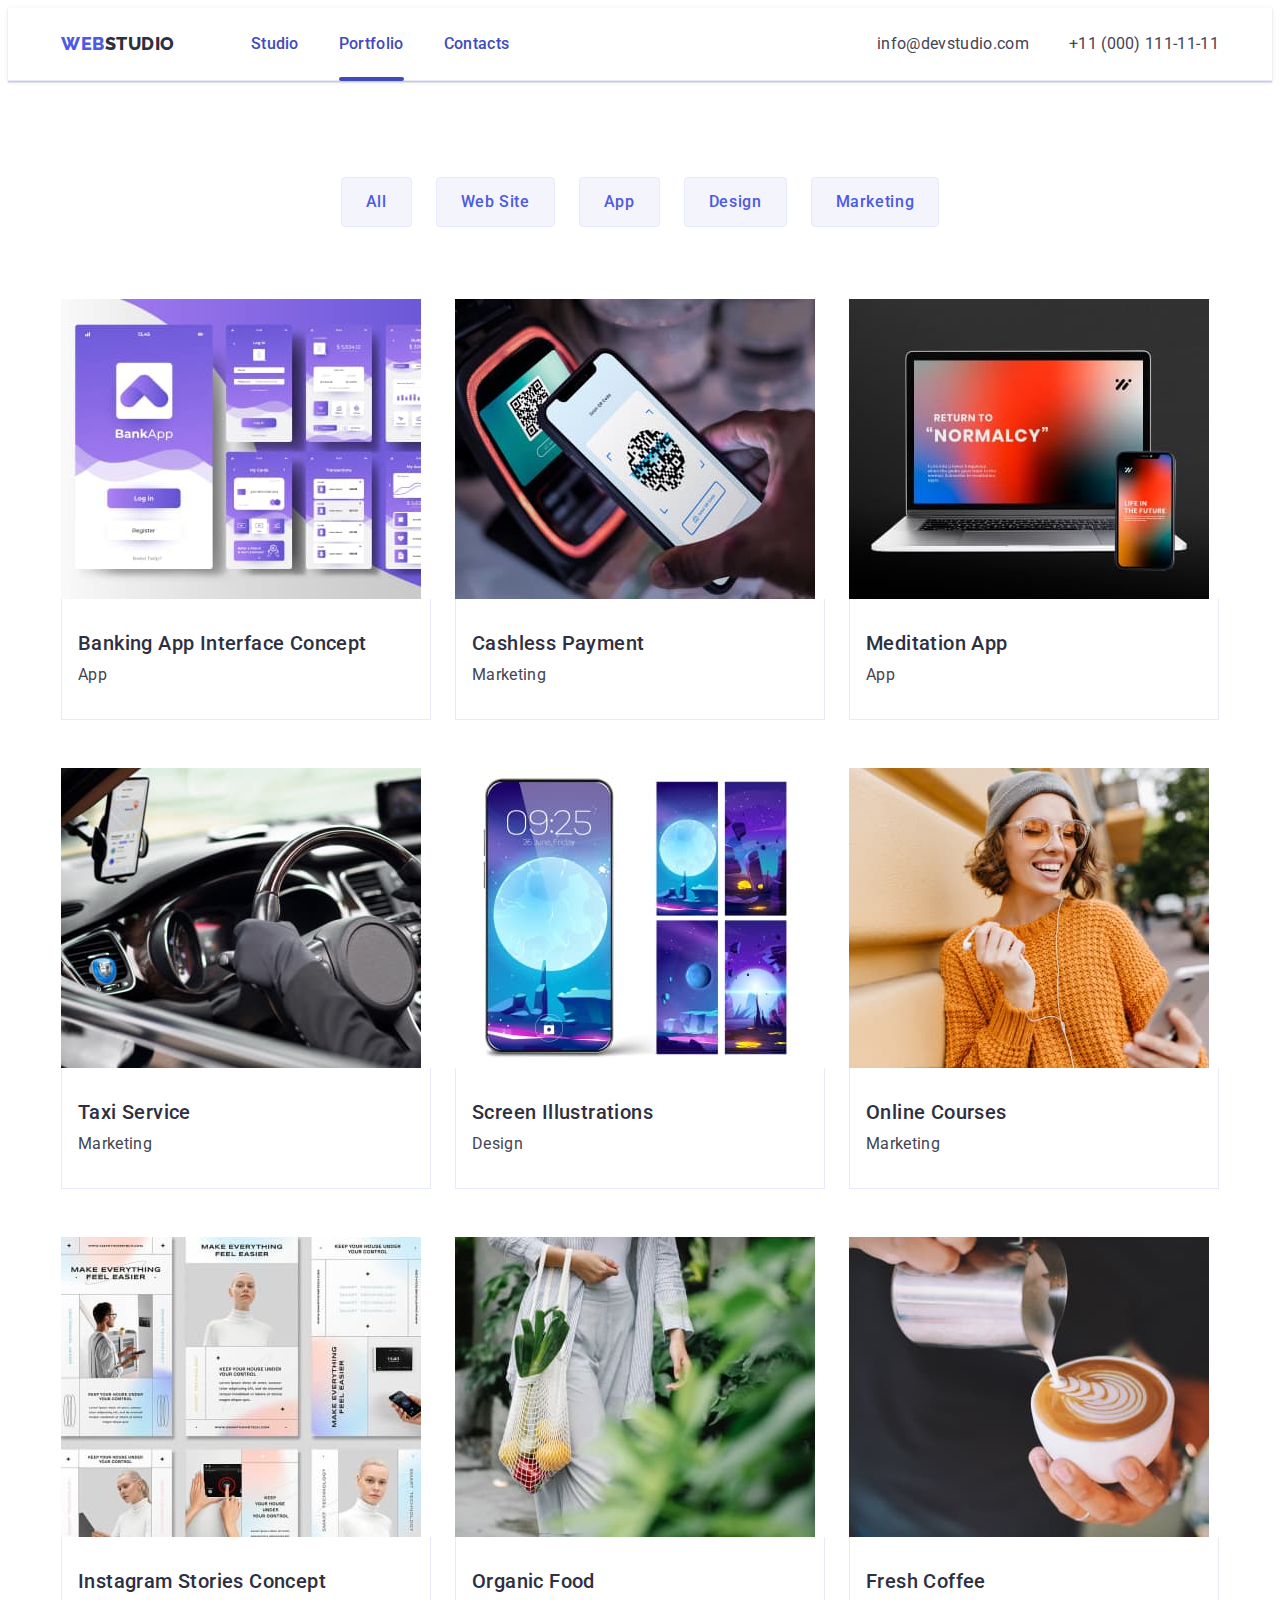
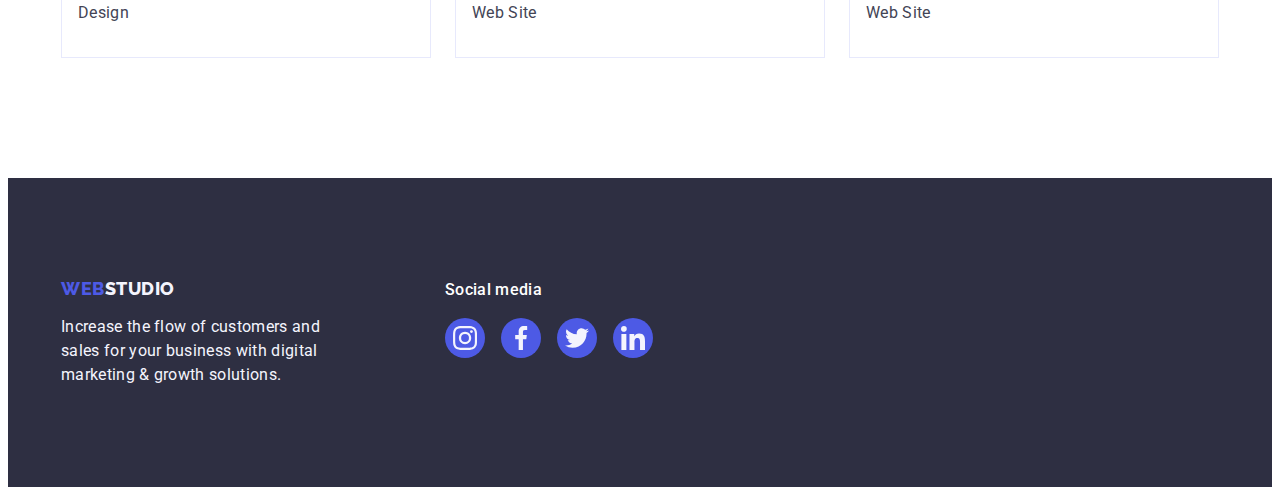
==== commit fa7b5b63: "hw5v3" ====
--- a/portfolio.html
+++ b/portfolio.html
@@ -23,7 +23,7 @@
                 <a class="main-return-index link" href="./index.html">Web<span class="logo-studio">Studio</span></a>
                 <ul class="flex-container list">
                     <li><a class="main-menu link" href="./index.html">Studio</a></li>
-                    <li><a class="main-menu link" href="./portfolio.html">Portfolio</a></li>
+                    <li><a class="main-menu drawt link" href="./portfolio.html">Portfolio</a></li>
                     <li><a class="main-menu link" href="">Contacts</a></li>
                 </ul>
             </nav>
--- a/css/styles.css
+++ b/css/styles.css
@@ -28,8 +28,8 @@
     font-size: 16px;
     line-height: 1.5;
     letter-spacing: 0.02em;
-    color: var(--background-color-body);
-    /* color: var(--color-focus-blu); */
+    /* color: var(--background-color-body); */
+    color: var(--color-focus-blu);
     display: block;
     gap: 40px;
     padding: 24px 0;
@@ -37,6 +37,7 @@
     transition: color 250ms var(--timing-function);
                
 }
+/* версия со всплывающим подчерком на ховере
 .main-menu::after {
     content: "";
     position: absolute;
@@ -50,8 +51,12 @@
     bottom: -1px;
     border-radius: 2px;
     transition: transform 250ms var(--timing-function);
-}
-/* версия с продчеркиванием текущей страницы
+} 
+.main-menu:hover::after {
+    transform: scaleX(1);
+}
+*/
+
 .drawt {
     transition: color 250ms var(--timing-function);            
 }
@@ -68,16 +73,10 @@
      bottom: -1px;
     border-radius: 2px;
     transform: scaleX(1);
-} */
-
-.main-menu:hover::after {
-     transform: scaleX(1);
- }
-
+}
  .main-menu:hover,
  .main-menu:focus {
-        color: var(--portfolio-filter-color);
-        
+        color: var(--background-color-body);     
 }
 .nav-class {
     display: flex;
